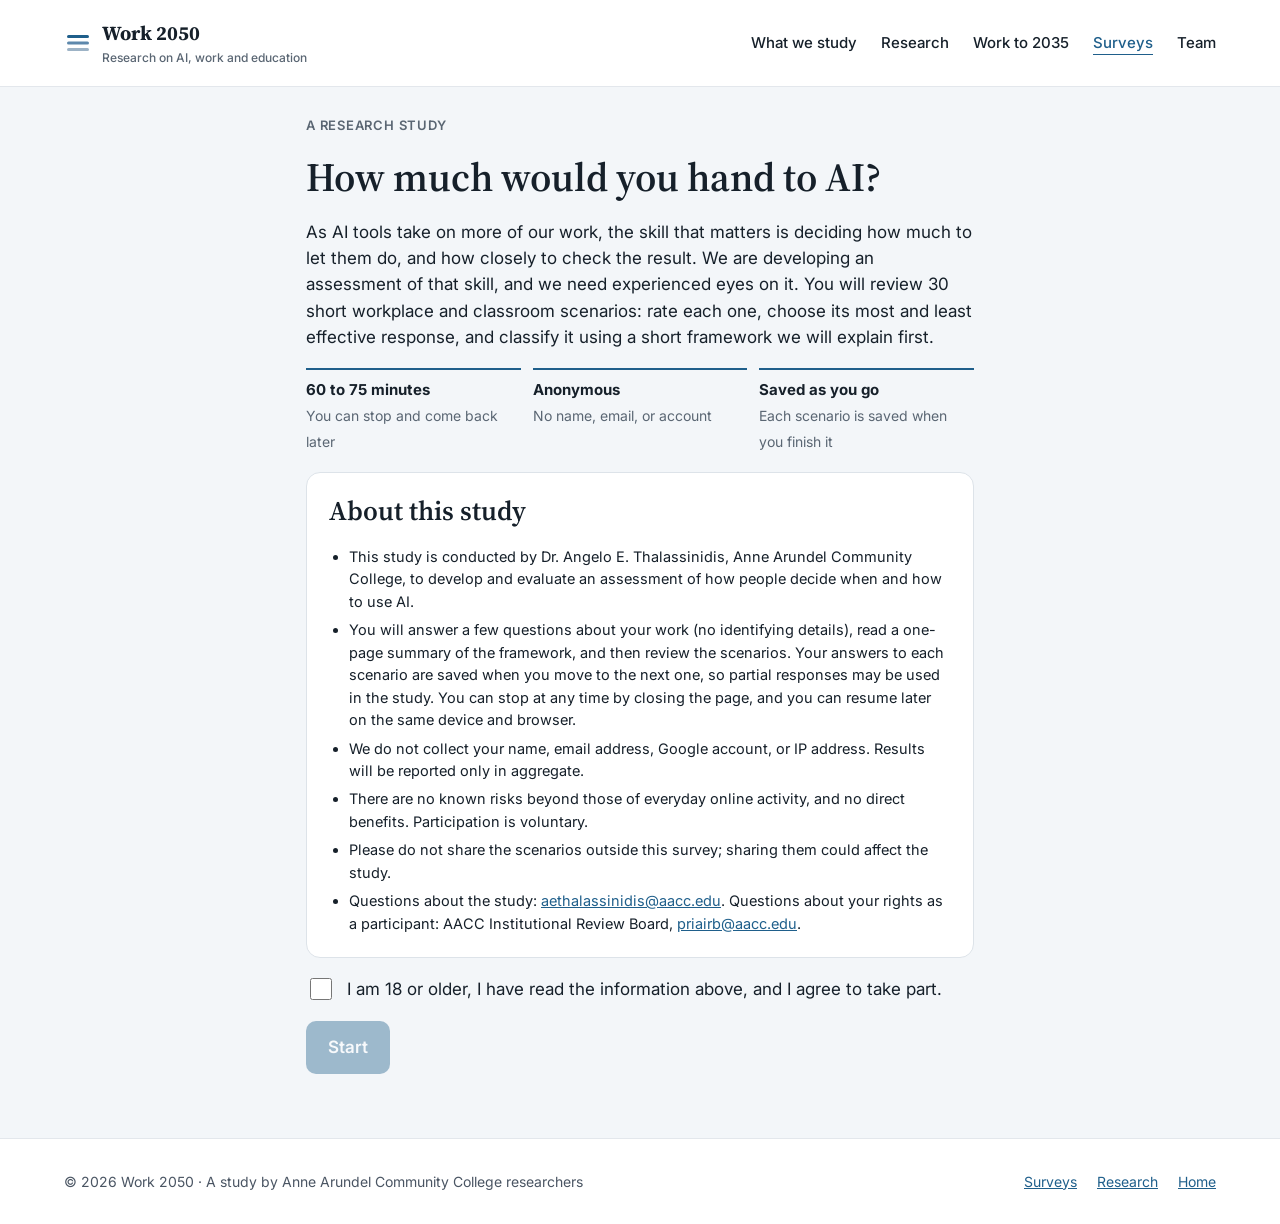
==== delegation-scenarios.html @ 364f962b "Add files via upload" ====
<!doctype html>
<html lang="en">
<head>
<meta charset="utf-8">
<meta name="viewport" content="width=device-width, initial-scale=1, viewport-fit=cover">
<title>AI Delegation Scenarios — Work 2050</title>
<meta name="description" content="A research study: review short workplace and classroom scenarios and judge how much work to hand to AI, and how to check it.">
<link rel="preconnect" href="https://fonts.googleapis.com">
<link rel="preconnect" href="https://fonts.gstatic.com" crossorigin>
<link href="https://fonts.googleapis.com/css2?family=Source+Serif+4:opsz,wght@8..60,400;8..60,600;8..60,700&family=Inter:wght@400;500;600;700&display=swap" rel="stylesheet">
<link rel="icon" href="data:image/svg+xml,%3Csvg xmlns='http://www.w3.org/2000/svg' viewBox='0 0 28 28'%3E%3Crect x='3' y='19' width='22' height='3' rx='1.5' fill='%239DB3C6'/%3E%3Crect x='3' y='12.5' width='22' height='3' rx='1.5' fill='%235D88AC'/%3E%3Crect x='3' y='6' width='22' height='3' rx='1.5' fill='%231F5F8B'/%3E%3C/svg%3E">
<style>
/* Layout: one centered column, one task per screen; a research instrument that reads calmly on a phone. */
:root {
  --bg: #F3F6F9; --surface: #FFFFFF; --ink: #16202A; --muted: #5A6673; --line: #DDE3E9;
  --accent: #1F5F8B; --accent-ink: #FFFFFF; --accent-soft: #E6EEF5;
  --worst: #8A3B2E; --worst-soft: #F5E6E2; --warn-soft: #FFF4D6; --focus: #16466A;
  --display: 'Source Serif 4', Georgia, serif;
  --body: Inter, system-ui, -apple-system, 'Segoe UI', sans-serif;
}

* { box-sizing: border-box; }
[hidden] { display: none !important; }
body { margin: 0; background: var(--bg); color: var(--ink); font-family: var(--body); font-size: 17px; line-height: 1.55; }
.wrap { max-width: 700px; margin: 0 auto; padding-block: 28px 64px; padding-left: max(16px, env(safe-area-inset-left, 0px)); padding-right: max(16px, env(safe-area-inset-right, 0px)); }
h1, h2, h3 { font-family: var(--display); font-weight: 600; line-height: 1.2; text-wrap: balance; margin: 0; }
h1 { font-size: clamp(30px, 6vw, 40px); }
h2 { font-size: clamp(22px, 4.5vw, 27px); }
h3 { font-size: 20px; }
p { margin: 0; }
.eyebrow { font-size: 13px; font-weight: 600; letter-spacing: 0.06em; text-transform: uppercase; color: var(--muted); }
.stack { display: flex; flex-direction: column; gap: 18px; }
.card { background: var(--surface); border: 1px solid var(--line); border-radius: 14px; padding: 22px; min-width: 0; }
.muted { color: var(--muted); }
.small { font-size: 14.5px; }
.facts { display: grid; grid-template-columns: repeat(auto-fit, minmax(150px, 1fr)); gap: 12px; }
.fact { border-top: 2px solid var(--accent); padding-top: 8px; }
.fact b { display: block; font-size: 15px; }
.fact span { font-size: 14px; color: var(--muted); }
ul.plain { margin: 0; padding-left: 20px; display: flex; flex-direction: column; gap: 6px; }
.notice { background: var(--warn-soft); border: 1px solid var(--line); border-radius: 10px; padding: 10px 14px; font-size: 14.5px; }

button { font: inherit; }
.btn { appearance: none; border: 0; border-radius: 10px; padding: 13px 22px; font-weight: 600; cursor: pointer; background: var(--accent); color: var(--accent-ink); min-height: 48px; }
.btn[disabled] { opacity: 0.4; cursor: not-allowed; }
.btn.ghost { background: transparent; color: var(--ink); border: 1px solid var(--line); }
.row { display: flex; gap: 12px; flex-wrap: wrap; align-items: center; }
.row.end { justify-content: space-between; }
:focus-visible { outline: 3px solid var(--focus); outline-offset: 2px; }
.check { display: flex; gap: 12px; align-items: flex-start; cursor: pointer; }
.check input { width: 22px; height: 22px; margin-top: 2px; accent-color: var(--accent); flex: none; }

fieldset { border: 0; margin: 0; padding: 0; min-width: 0; }
legend { font-weight: 600; margin-bottom: 8px; padding: 0; }
.hint { display: block; font-weight: 400; color: var(--muted); font-size: 14px; margin-top: 2px; }
.opt-note { font-weight: 400; color: var(--muted); font-size: 14px; }
.chips { display: flex; flex-wrap: wrap; gap: 8px; }
.chip { position: relative; }
.chip input { position: absolute; opacity: 0; inset: 0; margin: 0; cursor: pointer; }
.chip span { display: inline-block; padding: 9px 14px; border: 1px solid var(--line); border-radius: 999px; background: var(--surface); font-size: 15px; cursor: pointer; }
.chip input:checked + span { background: var(--accent); color: var(--accent-ink); border-color: var(--accent); }
.chip input:focus-visible + span { outline: 3px solid var(--focus); outline-offset: 2px; }
.scale .chip span { min-width: 48px; text-align: center; }
.scale-labels { display: flex; justify-content: space-between; gap: 12px; font-size: 13px; color: var(--muted); max-width: 360px; margin-top: 6px; }
.anchors { font-size: 13.5px; color: var(--muted); margin-top: 6px; }

table.def { width: 100%; border-collapse: collapse; font-size: 15px; }
table.def th, table.def td { border: 1px solid var(--line); padding: 10px; vertical-align: top; text-align: left; }
table.def th { background: var(--accent-soft); font-weight: 600; }
.tablewrap { overflow-x: auto; }
.regimes { display: grid; grid-template-columns: repeat(auto-fit, minmax(240px, 1fr)); gap: 10px; }
.rg { border: 1px solid var(--line); border-radius: 10px; padding: 12px 14px; font-size: 15px; background: var(--accent-soft); min-width: 0; }
.rg-k { display: block; font-size: 12.5px; font-weight: 600; letter-spacing: 0.04em; text-transform: uppercase; color: var(--muted); margin-bottom: 4px; }
dl.dims { margin: 0; display: flex; flex-direction: column; gap: 10px; }
dl.dims dt { font-weight: 700; }
dl.dims dd { margin: 0; font-size: 15px; }
details.ref { border: 1px solid var(--line); border-radius: 12px; background: var(--surface); }
details.ref summary { cursor: pointer; padding: 12px 16px; font-weight: 600; font-size: 15px; }
details.ref .inner { padding: 0 16px 16px; display: flex; flex-direction: column; gap: 14px; }

.progress { height: 6px; background: var(--line); border-radius: 99px; overflow: hidden; }
.progress i { display: block; height: 100%; background: var(--accent); width: 0; transition: width .3s ease; }
.stem { font-size: 18.5px; }
.ask { font-size: 15px; color: var(--muted); }
.opts { display: flex; flex-direction: column; gap: 12px; }
.opt { background: var(--surface); border: 1px solid var(--line); border-radius: 12px; padding: 14px 16px; display: flex; flex-direction: column; gap: 10px; }
.opt.is-best { border-color: var(--accent); box-shadow: inset 4px 0 0 var(--accent); }
.opt.is-worst { border-color: var(--worst); box-shadow: inset 4px 0 0 var(--worst); }
.opt-text { display: flex; gap: 10px; }
.opt-text .ltr { font-weight: 700; color: var(--muted); flex: none; }
.pick { display: flex; gap: 8px; flex-wrap: wrap; }
.pick button { border: 1px solid var(--line); background: transparent; color: var(--ink); border-radius: 999px; padding: 7px 14px; font-size: 14.5px; cursor: pointer; min-height: 40px; }
.pick button.best[aria-pressed="true"] { background: var(--accent); color: var(--accent-ink); border-color: var(--accent); }
.pick button.worst[aria-pressed="true"] { background: var(--worst); color: var(--surface); border-color: var(--worst); }
.ratings { display: flex; flex-direction: column; gap: 20px; }
.status { font-size: 14px; color: var(--muted); min-height: 1.4em; }
textarea { width: 100%; min-height: 80px; font: inherit; font-size: 16px; padding: 12px; border-radius: 10px; border: 1px solid var(--line); background: var(--surface); color: var(--ink); }
.error { background: var(--worst-soft); border-radius: 10px; padding: 12px 14px; font-size: 15px; }
.linkbox { display: flex; gap: 8px; flex-wrap: wrap; }
.linkbox input { flex: 1 1 220px; min-width: 0; font: inherit; font-size: 14px; padding: 10px 12px; border: 1px solid var(--line); border-radius: 10px; background: var(--surface); color: var(--ink); }
a { color: var(--accent); }
@media (prefers-reduced-motion: reduce) { .progress i { transition: none; } }
</style>
<style>
.site-header { background: #FFFFFF; border-bottom: 1px solid #E3E7EC; }
.site-header .in { max-width: 1200px; margin: 0 auto; padding: 18px 24px; display: flex; flex-wrap: wrap; align-items: center; justify-content: space-between; gap: 14px; }
.brand { display: flex; align-items: center; gap: 10px; text-decoration: none; color: #16202A; }
.brand b { font-family: 'Source Serif 4', Georgia, serif; font-size: 20px; }
.brand small { display: block; font-size: 12px; font-weight: 500; color: #5A6673; }
.nav { display: flex; flex-wrap: wrap; gap: 8px 24px; font-size: 15px; font-weight: 500; }
.nav a { color: #16202A; text-decoration: none; }
.nav a[aria-current="page"] { color: #1F5F8B; text-decoration: underline; text-underline-offset: 6px; }
.site-footer { background: #FFFFFF; border-top: 1px solid #E3E7EC; }
.site-footer .in { max-width: 1200px; margin: 0 auto; padding: 32px 24px; display: flex; flex-wrap: wrap; justify-content: space-between; gap: 16px; font-size: 14px; color: #4A5563; }
.site-footer nav { display: flex; flex-wrap: wrap; gap: 20px; }
</style>
</head>
<body>
<header class="site-header"><div class="in">
<a class="brand" href="index.html"><svg width="28" height="28" viewBox="0 0 28 28" aria-hidden="true"><rect x="3" y="19" width="22" height="3" rx="1.5" fill="#9DB3C6"/><rect x="3" y="12.5" width="22" height="3" rx="1.5" fill="#5D88AC"/><rect x="3" y="6" width="22" height="3" rx="1.5" fill="#1F5F8B"/></svg><span><b>Work 2050</b><small>Research on AI, work and education</small></span></a>
<nav class="nav" aria-label="Main">
<a href="index.html#what-we-study">What we study</a>
<a href="research.html">Research</a>
<a href="work-2035.html">Work to 2035</a>
<a href="surveys.html" aria-current="page">Surveys</a>
<a href="index.html#team">Team</a>
</nav>
</div></header>
<template id="frameworkTpl">
  <p>Each scenario is about an <b>allocation decision</b>: how much work to hand to an AI system, under what limits, and how to check the result. The framework holds that a good allocation depends on two things.</p>
  <ul class="plain">
    <li><b>Consequence:</b> the expected cost of an undetected error. It rises with how much harm an error causes, how hard it is to reverse, how far its effects reach beyond the decision-maker, and whether responsibility for the outcome cannot be handed off. It depends on context, not task type: an ordinary meeting summary is low in consequence, but a summary used for a clinical handoff is high.</li>
    <li><b>Developmental value:</b> how much doing the task yourself builds or maintains the skills needed to supervise that task later. It depends on the person: debugging a simple loop has high developmental value for a beginning programmer and low value for an experienced developer.</li>
  </ul>
  <h3>Four regimes</h3>
  <div class="regimes">
    <div class="rg"><span class="rg-k">Low consequence · Low developmental value</span><b>Automate.</b> Delegate fully and spot-check. Checking everything is itself a miscalibration.</div>
    <div class="rg"><span class="rg-k">Low consequence · High developmental value</span><b>Struggle first.</b> Attempt the task without AI, then use AI to check the attempt and reconcile differences.</div>
    <div class="rg"><span class="rg-k">High consequence · Low developmental value</span><b>Delegate with tripwires.</b> Constrain the AI in advance, test its output actively, and require human sign-off before irreversible steps.</div>
    <div class="rg"><span class="rg-k">High consequence · High developmental value</span><b>Human-retained.</b> The person does the task; the AI checks the person’s work, not the reverse.</div>
  </div>
  <h3>Four dimensions</h3>
  <dl class="dims">
    <dt>Bounding</dt><dd>Specifying in advance what an AI system may do without intervention: permissions, scope, limits, and stop conditions. Typical failure: broad permissions for convenience, or instructions ("be careful") instead of constraints.</dd>
    <dt>Allocating</dt><dd>Placing human decision points according to consequence, so that sign-off sits where errors would be costly or irreversible. Typical failure: treating every instance of a task type the same way regardless of the stakes.</dd>
    <dt>Auditing</dt><dd>Testing AI output by trying to find what is wrong with it: checking against sources, varying inputs, and sampling, rather than reading for plausibility. Typical failure: proofreading for fluency, or asking the AI to verify itself.</dd>
    <dt>Withholding</dt><dd>Deferring or reshaping AI use when it would bypass skill formation the person still needs. Typical failure: delegating formative work, so that output exceeds the person’s ability to supervise it.</dd>
  </dl>
  <p class="small muted">Both over-delegation and under-delegation count as miscalibration. Refusing useful AI help on low-stakes work, or checking it more than the stakes warrant, wastes attention that consequential work needs.</p>
</template>

<div class="wrap" id="app">
  <div id="previewBanner" class="notice" hidden>This survey is not open yet. Please check back soon.</div>

  <!-- Welcome and consent -->
  <section id="s-welcome" class="stack" aria-labelledby="h-welcome">
    <p class="eyebrow">A research study</p>
    <h1 id="h-welcome">How much would you hand to AI?</h1>
    <p>As AI tools take on more of our work, the skill that matters is deciding how much to let them do, and how closely to check the result. We are developing an assessment of that skill, and we need experienced eyes on it. You will review 30 short workplace and classroom scenarios: rate each one, choose its most and least effective response, and classify it using a short framework we will explain first.</p>
    <div class="facts">
      <div class="fact"><b>60 to 75 minutes</b><span>You can stop and come back later</span></div>
      <div class="fact"><b>Anonymous</b><span>No name, email, or account</span></div>
      <div class="fact"><b>Saved as you go</b><span>Each scenario is saved when you finish it</span></div>
    </div>
    <div id="resumeCard" class="card stack" hidden>
      <h2>Welcome back</h2>
      <p id="resumeText"></p>
      <div class="row"><button class="btn" id="resumeBtn">Resume where I left off</button><button class="btn ghost" id="restartBtn">Start over</button></div>
    </div>
    <div class="card stack">
      <h2>About this study</h2>
      <ul class="plain small">
        <li>This study is conducted by Dr. Angelo E. Thalassinidis, Anne Arundel Community College, to develop and evaluate an assessment of how people decide when and how to use AI.</li>
        <li>You will answer a few questions about your work (no identifying details), read a one-page summary of the framework, and then review the scenarios. Your answers to each scenario are saved when you move to the next one, so partial responses may be used in the study. You can stop at any time by closing the page, and you can resume later on the same device and browser.</li>
        <li>We do not collect your name, email address, Google account, or IP address. Results will be reported only in aggregate.</li>
        <li>There are no known risks beyond those of everyday online activity, and no direct benefits. Participation is voluntary.</li>
        <li>Please do not share the scenarios outside this survey; sharing them could affect the study.</li>
        <li>Questions about the study: <a href="mailto:aethalassinidis@aacc.edu">aethalassinidis@aacc.edu</a>. Questions about your rights as a participant: AACC Institutional Review Board, <a href="mailto:priairb@aacc.edu">priairb@aacc.edu</a>.</li>
      </ul>
    </div>
    <label class="check" for="consent">
      <input type="checkbox" id="consent">
      <span>I am 18 or older, I have read the information above, and I agree to take part.</span>
    </label>
    <div class="row"><button class="btn" id="startBtn" disabled>Start</button><span class="status" id="startStatus"></span></div>
  </section>

  <!-- About you -->
  <section id="s-about" class="stack" hidden aria-labelledby="h-about">
    <p class="eyebrow">Step 1 of 4 · About your work</p>
    <h2 id="h-about">A few questions about you</h2>
    <p class="muted small">These let us compare how people in different roles respond. Nothing here identifies you.</p>
    <div class="card stack" id="aboutFields"></div>
    <div class="row end"><span class="status" id="aboutStatus"></span><button class="btn" id="aboutNext" disabled>Continue</button></div>
  </section>

  <!-- Framework primer -->
  <section id="s-frame" class="stack" hidden aria-labelledby="h-frame">
    <p class="eyebrow">Step 2 of 4 · The framework</p>
    <h2 id="h-frame">How the scenarios are built</h2>
    <p class="muted small">Please read this once. You will need it to classify the scenarios, and it stays available on every scenario screen.</p>
    <div class="card stack" id="frameBody"></div>
    <div class="row end"><button class="btn ghost" id="frameBack">Back</button><button class="btn" id="frameNext">I've read it. Show the first scenario</button></div>
  </section>

  <!-- Scenarios -->
  <section id="s-scn" class="stack" hidden aria-labelledby="h-scn">
    <div class="stack" style="gap:10px">
      <div class="row end"><p class="eyebrow" id="scnCount">Scenario 1 of 30</p><p class="eyebrow">Step 3 of 4</p></div>
      <div class="progress" aria-hidden="true"><i id="bar"></i></div>
    </div>
    <details class="ref" id="refPanel"><summary>Framework reference: regimes and dimensions</summary><div class="inner" id="refBody"></div></details>
    <h2 id="h-scn" class="stem" style="font-family: var(--body); font-weight: 400; font-size: 18.5px; line-height: 1.55;"></h2>

    <p class="ask">Mark one option as <b>most effective</b> and a different one as <b>least effective</b>.</p>
    <div class="opts" id="opts"></div>
    <div class="ratings" id="classifyBox">
      <fieldset id="fsRelevance"></fieldset>
      <fieldset id="fsClarity"></fieldset>
      <fieldset id="fsDimension"></fieldset>
      <fieldset id="fsRegime"></fieldset>
      <div class="stack" style="gap:8px">
        <label for="itemComment" style="font-weight:600">Comments on this scenario <span class="opt-note">(optional: unrealistic details, an option that is too obvious, a better option we missed)</span></label>
        <textarea id="itemComment" maxlength="1000"></textarea>
      </div>
    </div>
    <div id="itemError" class="error" hidden></div>
    <div class="row end">
      <button class="btn ghost" id="backBtn">Back</button>
      <span class="status" id="saveStatus"></span>
      <button class="btn" id="nextBtn" disabled>Save and continue</button>
    </div>
    <p class="small muted">Need a break? Close this page. Your saved scenarios are kept, and you can resume later on this device and browser.</p>
  </section>

  <!-- Closing -->
  <section id="s-close" class="stack" hidden aria-labelledby="h-close">
    <p class="eyebrow">Step 4 of 4 · Almost done</p>
    <h2 id="h-close">Three last questions</h2>
    <div class="card stack" id="closeFields"></div>
    <div id="submitError" class="error" hidden></div>
    <div class="row end"><button class="btn ghost" id="closeBack">Back</button><button class="btn" id="submitBtn" disabled>Submit</button></div>
  </section>

  <!-- Thank you -->
  <section id="s-done" class="stack" hidden aria-labelledby="h-done">
    <p class="eyebrow">Submitted</p>
    <h1 id="h-done">Thank you.</h1>
    <p>You have just given an hour of expert judgment to this study, and it will directly shape which scenarios are kept, revised, or dropped. Results will be shared in a future publication.</p>
    <div class="card stack">
      <h2>Read the paper behind the scenarios</h2>
      <p>The framework you used is described in this paper:</p>
      <p><a id="paperLink" href="https://doi.org/10.35542/osf.io/rmdse_v1" target="_blank" rel="noopener"><em>AI Fluency Under Delegation: A Consequence-Based Framework and Assessment Instrument for AI Fluency in Agentic Work</em></a> (Thalassinidis &amp; Nathanail, 2026), preprint on EdArXiv.</p>
      <p class="small"><a href="research.html">See all our research</a> · <a href="fluency-check.html">Take the Fluency Check</a></p>
    </div>
    <div class="card stack" id="shareCard" hidden>
      <h2>Know someone whose judgment you trust?</h2>
      <p class="small muted">Share this link with colleagues who work with AI, in industry or education.</p>
      <div class="linkbox"><input id="shareUrl" readonly aria-label="Survey link"><button class="btn ghost" id="copyBtn">Copy link</button></div>
      <p class="status" id="copyStatus"></p>
    </div>
  </section>
</div>

<script>
(function () {
  // Web app address (ending in /exec) of the Apps Script attached to "CDA External Survey Data".
  var ENDPOINT = 'https://script.google.com/macros/s/AKfycbz7MoEAa8PEViRfHZcfkYBjlbANiBkva8cOhToOrRGKYfOeu5ITqVj6puq9WAhumX2BXw/exec';
  var SHARE_URL = 'https://work2050.org/delegation-scenarios.html';
  var PREVIEW = !/^https:\/\/script\.google\.com\//.test(ENDPOINT);
  var LETTERS = ['A', 'B', 'C', 'D'];
  var ATTN_AFTER = [10, 20];
  var ATTN = [
    { n: 901, attention: true, stem: 'Attention check. This item checks that responses come from careful readers. Please rate relevance 1 and clarity 4, mark option C as most effective and option A as least effective, and choose any dimension and regime.', opts: ['Option A', 'Option B', 'Option C', 'Option D'] },
    { n: 902, attention: true, stem: 'Attention check. Please rate relevance 1 and clarity 4, mark option C as most effective and option A as least effective, and choose any dimension and regime.', opts: ['Option A', 'Option B', 'Option C', 'Option D'] },
  ];
  var STORE = 'cda_ext_v2';

  var ABOUT = [
    { key: 'sector', label: 'Which best describes where you work?', req: true, opts: ['Industry (private sector)', 'Higher education: faculty', 'Higher education: administration or staff', 'K-12 education', 'Government or nonprofit', 'Student (not employed full time)', 'Other'] },
    { key: 'field', label: 'Which field is closest to your work or study?', req: true, opts: ['Information technology or cybersecurity', 'Software development', 'Health care', 'Business, finance, or accounting', 'Education', 'Engineering or manufacturing', 'Other'] },
    { key: 'role', label: 'What is your current role level?', req: true, opts: ['Entry level or individual contributor', 'Mid-level or senior individual contributor', 'Manager or director', 'Executive or senior leader', 'Not currently employed'] },
    { key: 'years', label: 'Years of professional experience', req: true, opts: ['Less than 2 years', '2-5 years', '6-10 years', '11-20 years', 'More than 20 years'] },
    { key: 'supervises', label: 'Do you supervise other people?', req: false, opts: ['Yes', 'No'] },
    { key: 'aiUse', label: 'How often do you use AI tools for work or study?', req: false, opts: ['Never', 'A few times a month', 'A few times a week', 'Daily'] },
    { key: 'agentUse', label: 'Do you use AI agents that take actions on your behalf (not just answer questions)?', req: false, opts: ['Yes', 'No', 'Not sure'] },
    { key: 'confPre', label: 'How confident are you in deciding when work can safely be handed to AI, and how closely to check it?', req: true, scale: 5, ends: ['Not at all confident', 'Very confident'] },
  ];
  var CLOSE = [
    { key: 'confPost', label: 'How confident are you that your choices would match those of experienced practitioners?', req: true, scale: 5, ends: ['Not at all confident', 'Very confident'] },
    { key: 'seenBefore', label: 'Had you seen any of these scenarios before today (for example, in a LinkedIn post, a paper, or a review panel)?', req: true, opts: ['No', 'Yes, some of them', 'Not sure'] },
  ];
  var ITEMQ = {
    relevance: { label: 'Relevance', hint: 'How well does this scenario assess the kind of allocation decision described in the framework?', scale: 4, anchors: '1 = not relevant · 2 = somewhat relevant, needs major revision · 3 = quite relevant, needs minor revision · 4 = highly relevant' },
    clarity: { label: 'Clarity', hint: 'Is the scenario realistic and unambiguous, and are the options clearly distinct?', scale: 4, anchors: '1 = unclear · 2 = needs major revision · 3 = needs minor revision · 4 = clear' },
    dimension: { label: 'Dimension', hint: 'Which dimension does this scenario primarily assess?', opts: ['Bounding', 'Allocating', 'Auditing', 'Withholding'] },
    regime: { label: 'Regime', hint: 'Which regime best describes the appropriate handling of this task?', opts: ['Automate', 'Struggle first', 'Delegate with tripwires', 'Human-retained'] },
  };

  var state = { src: 'direct', session: null, demo: {}, seq: [], i: 0, answers: {}, close: {}, done: false };
  var $ = function (id) { return document.getElementById(id); };
  var screens = ['s-welcome', 's-about', 's-frame', 's-scn', 's-close', 's-done'];
  function show(id) {
    screens.forEach(function (s) { $(s).hidden = s !== id; });
    window.scrollTo(0, 0);
    var h = $(id).querySelector('h1, h2'); if (h) { h.setAttribute('tabindex', '-1'); h.focus({ preventScroll: true }); }
  }
  function persist() { try { localStorage.setItem(STORE, JSON.stringify({ session: state.session, demo: state.demo, i: state.i, answers: state.answers, saved: state.saved || {}, done: state.done, src: state.src })); } catch (e) {} }
  function loadSaved() { try { return JSON.parse(localStorage.getItem(STORE) || 'null'); } catch (e) { return null; } }
  function clearSaved() { try { localStorage.removeItem(STORE); } catch (e) {} }
  function call(fn, args, ok, fail) {
    fail = fail || function () {};
    if (PREVIEW) { fail(new Error('the survey is not open yet')); return; }
    fetch(ENDPOINT, { method: 'POST', redirect: 'follow', headers: { 'Content-Type': 'text/plain;charset=utf-8' }, body: JSON.stringify({ fn: fn, args: args }) })
      .then(function (r) { if (!r.ok) throw new Error('server error ' + r.status); return r.json(); })
      .then(function (res) { if (res && res.ok) ok(res.result); else fail(new Error((res && res.error) || 'server error')); })
      .catch(function (e) { fail(e && e.message ? e : new Error('connection problem')); });
  }

  if (PREVIEW) $('previewBanner').hidden = false;
  try { var srcParam = new URLSearchParams(location.search).get('src'); if (srcParam) state.src = String(srcParam).replace(/[^A-Za-z0-9_-]/g, '').slice(0, 30) || 'direct'; } catch (e) {}
  if (PREVIEW) $('startBtn').title = 'The survey is not open yet';

  // framework text in two places
  $('frameBody').appendChild($('frameworkTpl').content.cloneNode(true));
  $('refBody').appendChild($('frameworkTpl').content.cloneNode(true));

  // ---------- radio-chip builder ----------
  function group(container, key, q, store, onChange) {
    container.innerHTML = '';
    var fs = container.tagName === 'FIELDSET' ? container : document.createElement('fieldset');
    var lg = document.createElement('legend'); lg.textContent = q.label;
    if (q.req === false) { var o = document.createElement('span'); o.className = 'opt-note'; o.textContent = ' (optional)'; lg.appendChild(o); }
    if (q.hint) { var h = document.createElement('span'); h.className = 'hint'; h.textContent = q.hint; lg.appendChild(h); }
    fs.appendChild(lg);
    var wrap = document.createElement('div'); wrap.className = 'chips' + (q.scale ? ' scale' : '');
    var opts = q.scale ? Array.from({ length: q.scale }, function (_, k) { return String(k + 1); }) : q.opts;
    opts.forEach(function (v, k) {
      var lab = document.createElement('label'); lab.className = 'chip';
      var inp = document.createElement('input'); inp.type = 'radio'; inp.name = key; inp.value = v; inp.id = key + '_' + k;
      if (store[key] === v) inp.checked = true;
      inp.addEventListener('change', function () { store[key] = v; onChange(); });
      var sp = document.createElement('span'); sp.textContent = v;
      lab.appendChild(inp); lab.appendChild(sp); wrap.appendChild(lab);
    });
    fs.appendChild(wrap);
    if (q.ends) { var sl = document.createElement('div'); sl.className = 'scale-labels'; var a = document.createElement('span'); a.textContent = '1 = ' + q.ends[0]; var b = document.createElement('span'); b.textContent = q.scale + ' = ' + q.ends[1]; sl.appendChild(a); sl.appendChild(b); fs.appendChild(sl); }
    if (q.anchors) { var an = document.createElement('p'); an.className = 'anchors'; an.textContent = q.anchors; fs.appendChild(an); }
    if (fs !== container) container.appendChild(fs);
  }
  function buildList(container, list, store, onChange) {
    container.innerHTML = '';
    list.forEach(function (q) { var holder = document.createElement('div'); container.appendChild(holder); group(holder, q.key, q, store, onChange); });
  }
  function filled(list, store) { return list.every(function (q) { return !q.req || store[q.key]; }); }
  function validateAbout() { var ok = filled(ABOUT, state.demo); $('aboutNext').disabled = !ok; $('aboutStatus').textContent = ok ? '' : 'Answer the required questions to continue.'; }
  function validateClose() { $('submitBtn').disabled = !filled(CLOSE, state.close); }
  buildList($('aboutFields'), ABOUT, state.demo, validateAbout);
  (function buildClose() {
    buildList($('closeFields'), CLOSE, state.close, validateClose);
    var d = document.createElement('div'); d.className = 'stack'; d.style.gap = '8px';
    var lab = document.createElement('label'); lab.setAttribute('for', 'comment'); lab.style.fontWeight = '600';
    lab.innerHTML = 'Any overall comments on the scenarios or the framework? <span class="opt-note">(optional; please do not include names)</span>';
    var ta = document.createElement('textarea'); ta.id = 'comment'; ta.maxLength = 1000;
    ta.addEventListener('input', function () { state.close.comment = ta.value; });
    d.appendChild(lab); d.appendChild(ta); $('closeFields').appendChild(d);
  })();

  // ---------- welcome, resume, start ----------
  var prior = loadSaved();
  if (prior && prior.session && !prior.done) {
    var n = Object.keys(prior.saved || {}).filter(function (k) { return Number(k) < 900; }).length;
    $('resumeText').textContent = 'You have saved ' + n + ' of 30 scenarios on this device. You can pick up where you left off.';
    $('resumeCard').hidden = false;
  }
  $('resumeBtn').addEventListener('click', function () {
    state.session = prior.session; state.demo = prior.demo || {}; state.answers = prior.answers || {}; state.saved = prior.saved || {};
    state.i = prior.i || 0; state.src = prior.src || state.src;
    buildSeq(); buildList($('aboutFields'), ABOUT, state.demo, validateAbout);
    $('shareUrl').value = SHARE_URL + '?src=share'; $('shareCard').hidden = false;
    if (!filled(ABOUT, state.demo)) { show('s-about'); validateAbout(); } else { renderScn(); show('s-scn'); }
  });
  $('restartBtn').addEventListener('click', function () { clearSaved(); prior = null; $('resumeCard').hidden = true; });
  $('consent').addEventListener('change', function () { $('startBtn').disabled = !this.checked; });
  $('startBtn').addEventListener('click', function () {
    var btn = this; btn.disabled = true; $('startStatus').textContent = 'Preparing your scenarios...';
    call('startSession', [state.src], function (s) {
      clearSaved();
      state.session = s; state.answers = {}; state.saved = {}; state.i = 0; state.done = false;
      buildSeq(); persist();
      $('startStatus').textContent = '';
      s.shareUrl = SHARE_URL + '?src=share'; $('shareUrl').value = s.shareUrl; $('shareCard').hidden = false;
      show('s-about'); validateAbout();
    }, function () { btn.disabled = false; $('startStatus').textContent = 'Could not reach the study server. Check your connection and press Start again.'; });
  });
  function buildSeq() {
    var items = state.session.items.slice(), seq = [];
    items.forEach(function (it, k) { seq.push(it); var a = ATTN_AFTER.indexOf(k + 1); if (a >= 0) seq.push(ATTN[a]); });
    state.seq = seq;
  }
  $('aboutNext').addEventListener('click', function () {
    var btn = this; btn.disabled = true; $('aboutStatus').textContent = 'Saving...';
    call('saveProfile', [state.session.responseId, state.demo], function () {
      persist(); $('aboutStatus').textContent = ''; btn.disabled = false;
      show('s-frame');
    }, function (e) { btn.disabled = false; $('aboutStatus').textContent = 'Not saved: ' + ((e && e.message) || 'connection problem') + '. Please try again.'; });
  });
  $('frameBack').addEventListener('click', function () { show('s-about'); });
  $('frameNext').addEventListener('click', function () { renderScn(); show('s-scn'); });

  // ---------- scenarios ----------
  var tStart = 0;
  function key(it) { return String(it.n); }
  function complete(a) { return a.relevance && a.clarity && a.best && a.worst && a.dimension && a.regime; }
  function renderScn() {
    var it = state.seq[state.i];
    var real = state.seq.slice(0, state.i + 1).filter(function (x) { return !x.attention; }).length;
    var total = state.seq.filter(function (x) { return !x.attention; }).length;
    $('scnCount').textContent = it.attention ? 'Attention check' : 'Scenario ' + real + ' of ' + total;
    $('bar').style.width = Math.round((state.i / state.seq.length) * 100) + '%';
    $('h-scn').textContent = it.stem;
    $('refPanel').open = state.i === 0;
    var a = state.answers[key(it)] || (state.answers[key(it)] = { n: it.n, sec: 0 });
    var refresh = function () { $('nextBtn').disabled = !complete(a); persist(); };
    group($('fsRelevance'), 'relevance', ITEMQ.relevance, a, refresh);
    group($('fsClarity'), 'clarity', ITEMQ.clarity, a, refresh);
    group($('fsDimension'), 'dimension', ITEMQ.dimension, a, refresh);
    group($('fsRegime'), 'regime', ITEMQ.regime, a, refresh);
    $('itemComment').value = a.comment || '';
    $('itemComment').oninput = function () { a.comment = this.value; persist(); };
    var box = $('opts'); box.innerHTML = '';
    it.opts.forEach(function (text, k) {
      var L = LETTERS[k];
      var div = document.createElement('div'); div.className = 'opt';
      if (a.best === L) div.classList.add('is-best'); if (a.worst === L) div.classList.add('is-worst');
      var t = document.createElement('div'); t.className = 'opt-text';
      var l = document.createElement('span'); l.className = 'ltr'; l.textContent = L + '.';
      var s = document.createElement('span'); s.textContent = text;
      t.appendChild(l); t.appendChild(s); div.appendChild(t);
      var p = document.createElement('div'); p.className = 'pick';
      [['best', 'Most effective'], ['worst', 'Least effective']].forEach(function (pair) {
        var b = document.createElement('button'); b.type = 'button'; b.className = pair[0];
        b.textContent = pair[1]; b.setAttribute('aria-pressed', a[pair[0]] === L ? 'true' : 'false');
        b.setAttribute('aria-label', pair[1] + ': option ' + L);
        b.addEventListener('click', function () {
          var other = pair[0] === 'best' ? 'worst' : 'best';
          a[pair[0]] = a[pair[0]] === L ? '' : L;
          if (a[other] === L && a[pair[0]] === L) a[other] = '';
          var y = window.scrollY; renderOpts(); window.scrollTo(0, y);
          var again = box.querySelector('.opt:nth-child(' + (k + 1) + ') .pick .' + pair[0]); if (again) again.focus({ preventScroll: true });
          refresh();
        });
        p.appendChild(b);
      });
      div.appendChild(p); box.appendChild(div);
    });
    function renderOpts() {
      Array.prototype.forEach.call(box.children, function (div, k) {
        var L = LETTERS[k];
        div.classList.toggle('is-best', a.best === L); div.classList.toggle('is-worst', a.worst === L);
        div.querySelector('.best').setAttribute('aria-pressed', a.best === L ? 'true' : 'false');
        div.querySelector('.worst').setAttribute('aria-pressed', a.worst === L ? 'true' : 'false');
      });
    }
    $('itemError').hidden = true; $('saveStatus').textContent = '';
    $('nextBtn').disabled = !complete(a);
    $('nextBtn').textContent = state.i === state.seq.length - 1 ? 'Save and finish' : 'Save and continue';
    tStart = Date.now();
  }
  function stamp() { var it = state.seq[state.i]; var a = state.answers[key(it)]; if (a && tStart) a.sec = (a.sec || 0) + (Date.now() - tStart) / 1000; tStart = 0; }
  $('nextBtn').addEventListener('click', function () {
    var btn = this; stamp();
    var it = state.seq[state.i]; var a = state.answers[key(it)];
    btn.disabled = true; $('saveStatus').textContent = 'Saving...';
    var payload = { n: it.n, relevance: a.relevance, clarity: a.clarity, best: a.best, worst: a.worst, dimension: a.dimension, regime: a.regime, comment: a.comment || '', sec: Math.round(a.sec || 0) };
    call('saveItem', [state.session.responseId, payload], function () {
      state.saved = state.saved || {}; state.saved[key(it)] = true;
      if (state.i < state.seq.length - 1) { state.i++; persist(); renderScn(); window.scrollTo(0, 0); }
      else { persist(); $('bar').style.width = '100%'; show('s-close'); validateClose(); }
    }, function (e) {
      btn.disabled = false; $('saveStatus').textContent = '';
      $('itemError').textContent = 'This scenario was not saved yet. ' + ((e && e.message) || 'Check your connection') + '. Press the button to try again.';
      $('itemError').hidden = false; tStart = Date.now();
    });
  });
  $('backBtn').addEventListener('click', function () {
    stamp();
    if (state.i > 0) { state.i--; persist(); renderScn(); window.scrollTo(0, 0); } else show('s-frame');
  });
  $('closeBack').addEventListener('click', function () { state.i = state.seq.length - 1; renderScn(); show('s-scn'); });

  // ---------- submit ----------
  $('submitBtn').addEventListener('click', function () {
    var btn = this; btn.disabled = true; btn.textContent = 'Submitting...'; $('submitError').hidden = true;
    call('finish', [state.session.responseId, state.close], function () { state.done = true; clearSaved(); show('s-done'); }, function (e) {
      btn.disabled = false; btn.textContent = 'Submit';
      $('submitError').textContent = 'Not submitted yet. ' + ((e && e.message) || 'Check your connection') + '. Press Submit to try again.';
      $('submitError').hidden = false;
    });
  });

  // ---------- share ----------
  $('copyBtn').addEventListener('click', function () {
    var v = $('shareUrl').value;
    var done = function () { $('copyStatus').textContent = 'Link copied.'; };
    var fallback = function () { $('shareUrl').select(); $('copyStatus').textContent = 'Link selected. Copy it with your device’s copy command.'; };
    try { navigator.clipboard.writeText(v).then(done, fallback); } catch (e) { fallback(); }
  });
})();
</script>

<footer class="site-footer"><div class="in">
<div>© 2026 Work 2050 · A study by Anne Arundel Community College researchers</div>
<nav aria-label="Footer"><a href="surveys.html">Surveys</a><a href="research.html">Research</a><a href="index.html">Home</a></nav>
</div></footer>
</body>
</html>
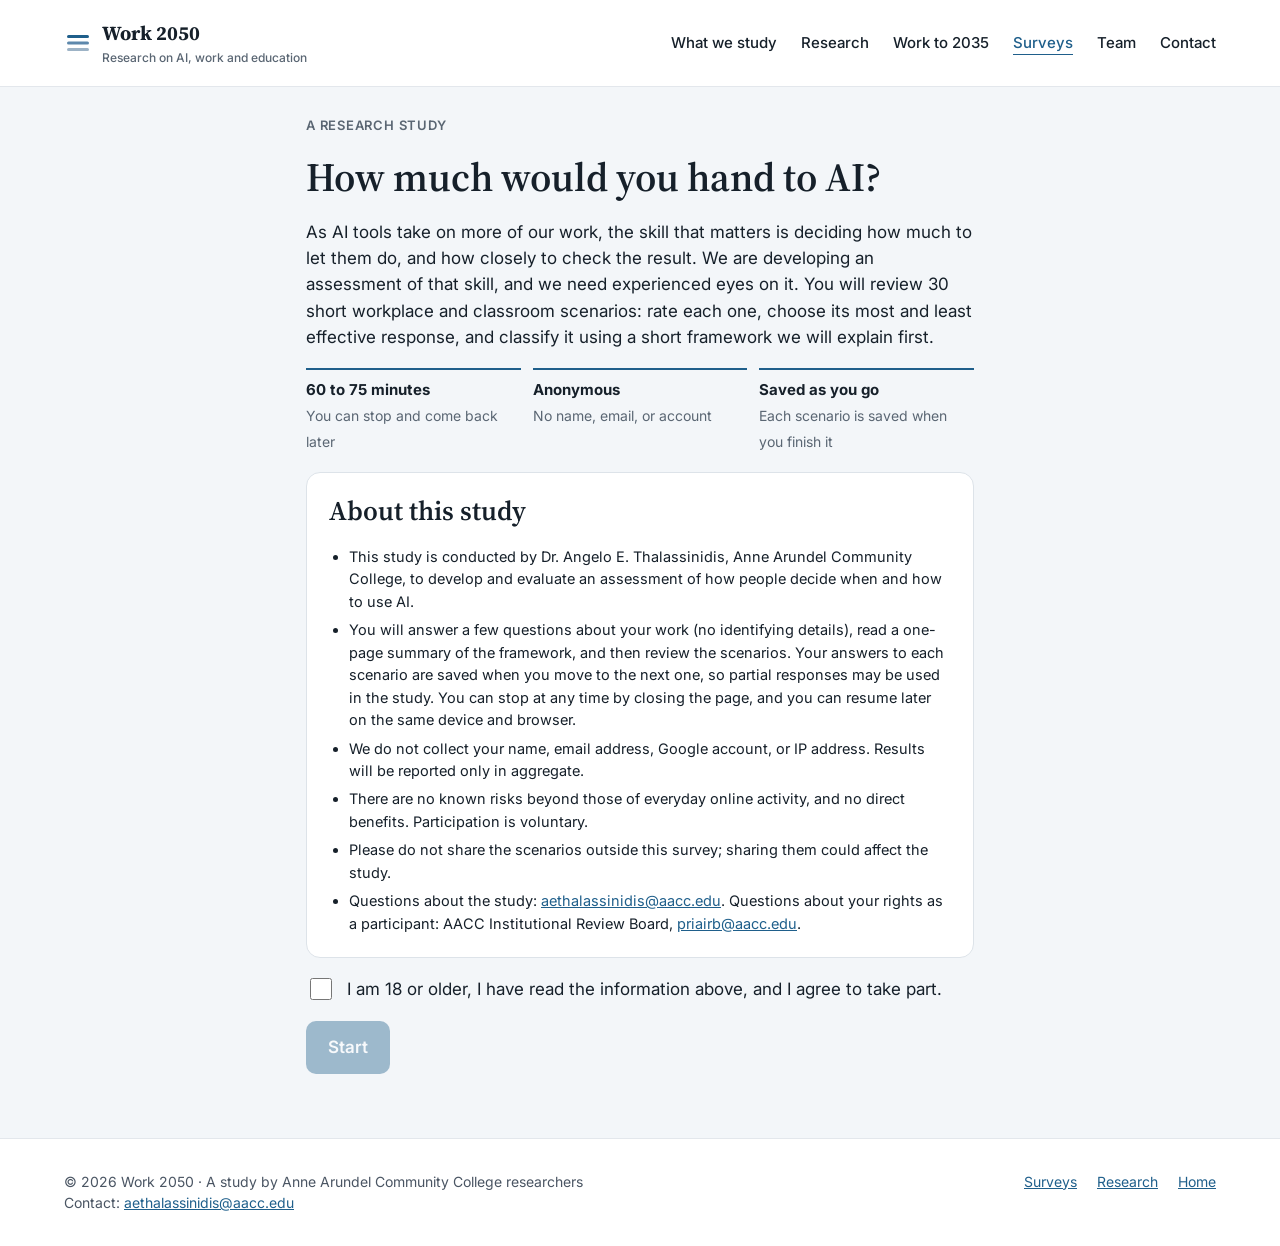
==== commit 634ca531: "Add files via upload" ====
--- a/delegation-scenarios.html
+++ b/delegation-scenarios.html
@@ -124,6 +124,7 @@
 <a href="work-2035.html">Work to 2035</a>
 <a href="surveys.html" aria-current="page">Surveys</a>
 <a href="index.html#team">Team</a>
+<a href="index.html#contact">Contact</a>
 </nav>
 </div></header>
 <template id="frameworkTpl">
@@ -510,7 +511,7 @@
 </script>
 
 <footer class="site-footer"><div class="in">
-<div>© 2026 Work 2050 · A study by Anne Arundel Community College researchers</div>
+<div>© 2026 Work 2050 · A study by Anne Arundel Community College researchers<br>Contact: <a href="mailto:aethalassinidis@aacc.edu">aethalassinidis@aacc.edu</a></div>
 <nav aria-label="Footer"><a href="surveys.html">Surveys</a><a href="research.html">Research</a><a href="index.html">Home</a></nav>
 </div></footer>
 </body>
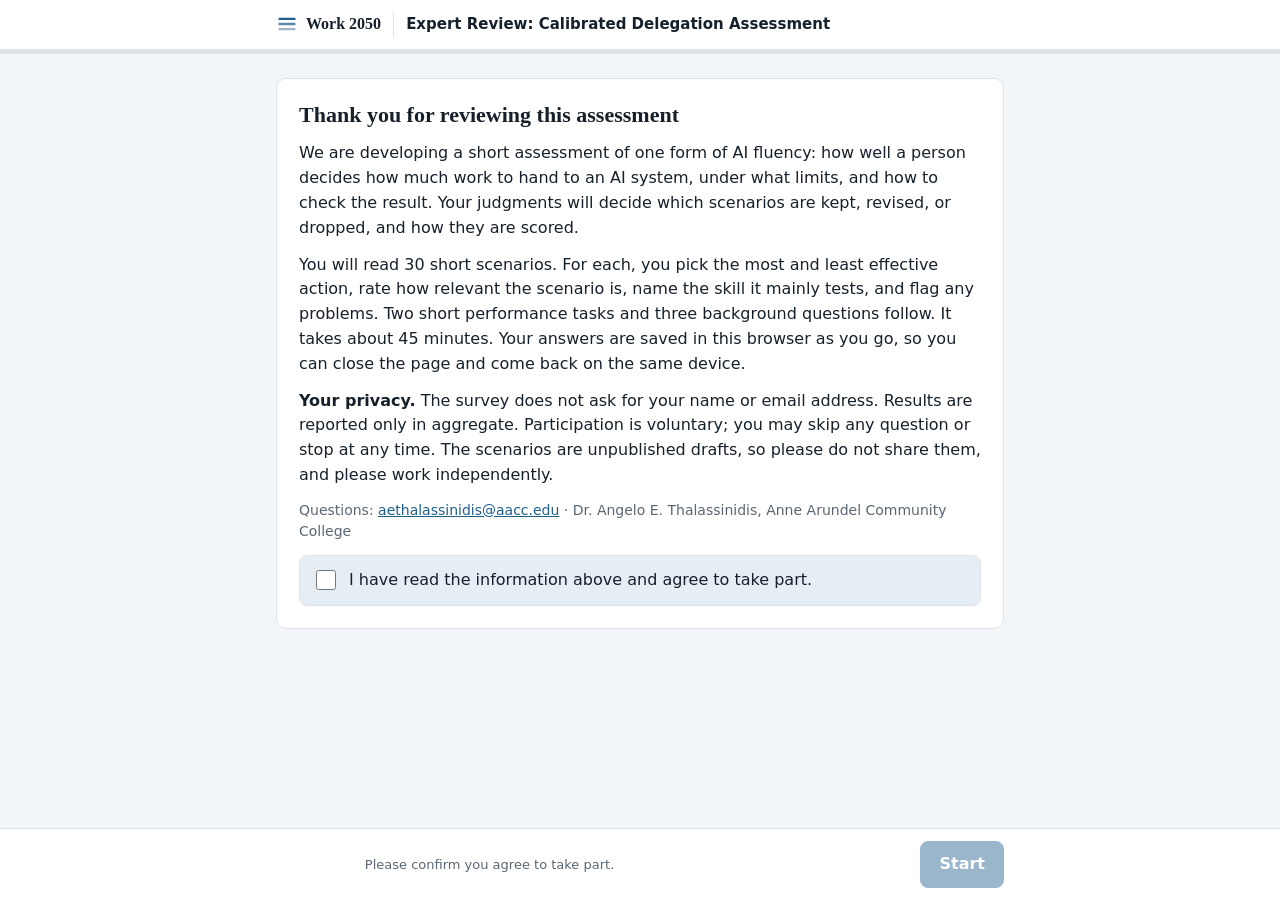
==== commit d3f19c23: "Add files via upload" ====
--- a/delegation-scenarios.html
+++ b/delegation-scenarios.html
@@ -1,518 +1,5 @@
 <!doctype html>
-<html lang="en">
-<head>
-<meta charset="utf-8">
-<meta name="viewport" content="width=device-width, initial-scale=1, viewport-fit=cover">
-<title>AI Delegation Scenarios — Work 2050</title>
-<meta name="description" content="A research study: review short workplace and classroom scenarios and judge how much work to hand to AI, and how to check it.">
-<link rel="preconnect" href="https://fonts.googleapis.com">
-<link rel="preconnect" href="https://fonts.gstatic.com" crossorigin>
-<link href="https://fonts.googleapis.com/css2?family=Source+Serif+4:opsz,wght@8..60,400;8..60,600;8..60,700&family=Inter:wght@400;500;600;700&display=swap" rel="stylesheet">
-<link rel="icon" href="data:image/svg+xml,%3Csvg xmlns='http://www.w3.org/2000/svg' viewBox='0 0 28 28'%3E%3Crect x='3' y='19' width='22' height='3' rx='1.5' fill='%239DB3C6'/%3E%3Crect x='3' y='12.5' width='22' height='3' rx='1.5' fill='%235D88AC'/%3E%3Crect x='3' y='6' width='22' height='3' rx='1.5' fill='%231F5F8B'/%3E%3C/svg%3E">
-<style>
-/* Layout: one centered column, one task per screen; a research instrument that reads calmly on a phone. */
-:root {
-  --bg: #F3F6F9; --surface: #FFFFFF; --ink: #16202A; --muted: #5A6673; --line: #DDE3E9;
-  --accent: #1F5F8B; --accent-ink: #FFFFFF; --accent-soft: #E6EEF5;
-  --worst: #8A3B2E; --worst-soft: #F5E6E2; --warn-soft: #FFF4D6; --focus: #16466A;
-  --display: 'Source Serif 4', Georgia, serif;
-  --body: Inter, system-ui, -apple-system, 'Segoe UI', sans-serif;
-}
-
-* { box-sizing: border-box; }
-[hidden] { display: none !important; }
-body { margin: 0; background: var(--bg); color: var(--ink); font-family: var(--body); font-size: 17px; line-height: 1.55; }
-.wrap { max-width: 700px; margin: 0 auto; padding-block: 28px 64px; padding-left: max(16px, env(safe-area-inset-left, 0px)); padding-right: max(16px, env(safe-area-inset-right, 0px)); }
-h1, h2, h3 { font-family: var(--display); font-weight: 600; line-height: 1.2; text-wrap: balance; margin: 0; }
-h1 { font-size: clamp(30px, 6vw, 40px); }
-h2 { font-size: clamp(22px, 4.5vw, 27px); }
-h3 { font-size: 20px; }
-p { margin: 0; }
-.eyebrow { font-size: 13px; font-weight: 600; letter-spacing: 0.06em; text-transform: uppercase; color: var(--muted); }
-.stack { display: flex; flex-direction: column; gap: 18px; }
-.card { background: var(--surface); border: 1px solid var(--line); border-radius: 14px; padding: 22px; min-width: 0; }
-.muted { color: var(--muted); }
-.small { font-size: 14.5px; }
-.facts { display: grid; grid-template-columns: repeat(auto-fit, minmax(150px, 1fr)); gap: 12px; }
-.fact { border-top: 2px solid var(--accent); padding-top: 8px; }
-.fact b { display: block; font-size: 15px; }
-.fact span { font-size: 14px; color: var(--muted); }
-ul.plain { margin: 0; padding-left: 20px; display: flex; flex-direction: column; gap: 6px; }
-.notice { background: var(--warn-soft); border: 1px solid var(--line); border-radius: 10px; padding: 10px 14px; font-size: 14.5px; }
-
-button { font: inherit; }
-.btn { appearance: none; border: 0; border-radius: 10px; padding: 13px 22px; font-weight: 600; cursor: pointer; background: var(--accent); color: var(--accent-ink); min-height: 48px; }
-.btn[disabled] { opacity: 0.4; cursor: not-allowed; }
-.btn.ghost { background: transparent; color: var(--ink); border: 1px solid var(--line); }
-.row { display: flex; gap: 12px; flex-wrap: wrap; align-items: center; }
-.row.end { justify-content: space-between; }
-:focus-visible { outline: 3px solid var(--focus); outline-offset: 2px; }
-.check { display: flex; gap: 12px; align-items: flex-start; cursor: pointer; }
-.check input { width: 22px; height: 22px; margin-top: 2px; accent-color: var(--accent); flex: none; }
-
-fieldset { border: 0; margin: 0; padding: 0; min-width: 0; }
-legend { font-weight: 600; margin-bottom: 8px; padding: 0; }
-.hint { display: block; font-weight: 400; color: var(--muted); font-size: 14px; margin-top: 2px; }
-.opt-note { font-weight: 400; color: var(--muted); font-size: 14px; }
-.chips { display: flex; flex-wrap: wrap; gap: 8px; }
-.chip { position: relative; }
-.chip input { position: absolute; opacity: 0; inset: 0; margin: 0; cursor: pointer; }
-.chip span { display: inline-block; padding: 9px 14px; border: 1px solid var(--line); border-radius: 999px; background: var(--surface); font-size: 15px; cursor: pointer; }
-.chip input:checked + span { background: var(--accent); color: var(--accent-ink); border-color: var(--accent); }
-.chip input:focus-visible + span { outline: 3px solid var(--focus); outline-offset: 2px; }
-.scale .chip span { min-width: 48px; text-align: center; }
-.scale-labels { display: flex; justify-content: space-between; gap: 12px; font-size: 13px; color: var(--muted); max-width: 360px; margin-top: 6px; }
-.anchors { font-size: 13.5px; color: var(--muted); margin-top: 6px; }
-
-table.def { width: 100%; border-collapse: collapse; font-size: 15px; }
-table.def th, table.def td { border: 1px solid var(--line); padding: 10px; vertical-align: top; text-align: left; }
-table.def th { background: var(--accent-soft); font-weight: 600; }
-.tablewrap { overflow-x: auto; }
-.regimes { display: grid; grid-template-columns: repeat(auto-fit, minmax(240px, 1fr)); gap: 10px; }
-.rg { border: 1px solid var(--line); border-radius: 10px; padding: 12px 14px; font-size: 15px; background: var(--accent-soft); min-width: 0; }
-.rg-k { display: block; font-size: 12.5px; font-weight: 600; letter-spacing: 0.04em; text-transform: uppercase; color: var(--muted); margin-bottom: 4px; }
-dl.dims { margin: 0; display: flex; flex-direction: column; gap: 10px; }
-dl.dims dt { font-weight: 700; }
-dl.dims dd { margin: 0; font-size: 15px; }
-details.ref { border: 1px solid var(--line); border-radius: 12px; background: var(--surface); }
-details.ref summary { cursor: pointer; padding: 12px 16px; font-weight: 600; font-size: 15px; }
-details.ref .inner { padding: 0 16px 16px; display: flex; flex-direction: column; gap: 14px; }
-
-.progress { height: 6px; background: var(--line); border-radius: 99px; overflow: hidden; }
-.progress i { display: block; height: 100%; background: var(--accent); width: 0; transition: width .3s ease; }
-.stem { font-size: 18.5px; }
-.ask { font-size: 15px; color: var(--muted); }
-.opts { display: flex; flex-direction: column; gap: 12px; }
-.opt { background: var(--surface); border: 1px solid var(--line); border-radius: 12px; padding: 14px 16px; display: flex; flex-direction: column; gap: 10px; }
-.opt.is-best { border-color: var(--accent); box-shadow: inset 4px 0 0 var(--accent); }
-.opt.is-worst { border-color: var(--worst); box-shadow: inset 4px 0 0 var(--worst); }
-.opt-text { display: flex; gap: 10px; }
-.opt-text .ltr { font-weight: 700; color: var(--muted); flex: none; }
-.pick { display: flex; gap: 8px; flex-wrap: wrap; }
-.pick button { border: 1px solid var(--line); background: transparent; color: var(--ink); border-radius: 999px; padding: 7px 14px; font-size: 14.5px; cursor: pointer; min-height: 40px; }
-.pick button.best[aria-pressed="true"] { background: var(--accent); color: var(--accent-ink); border-color: var(--accent); }
-.pick button.worst[aria-pressed="true"] { background: var(--worst); color: var(--surface); border-color: var(--worst); }
-.ratings { display: flex; flex-direction: column; gap: 20px; }
-.status { font-size: 14px; color: var(--muted); min-height: 1.4em; }
-textarea { width: 100%; min-height: 80px; font: inherit; font-size: 16px; padding: 12px; border-radius: 10px; border: 1px solid var(--line); background: var(--surface); color: var(--ink); }
-.error { background: var(--worst-soft); border-radius: 10px; padding: 12px 14px; font-size: 15px; }
-.linkbox { display: flex; gap: 8px; flex-wrap: wrap; }
-.linkbox input { flex: 1 1 220px; min-width: 0; font: inherit; font-size: 14px; padding: 10px 12px; border: 1px solid var(--line); border-radius: 10px; background: var(--surface); color: var(--ink); }
-a { color: var(--accent); }
-@media (prefers-reduced-motion: reduce) { .progress i { transition: none; } }
-</style>
-<style>
-.site-header { background: #FFFFFF; border-bottom: 1px solid #E3E7EC; }
-.site-header .in { max-width: 1200px; margin: 0 auto; padding: 18px 24px; display: flex; flex-wrap: wrap; align-items: center; justify-content: space-between; gap: 14px; }
-.brand { display: flex; align-items: center; gap: 10px; text-decoration: none; color: #16202A; }
-.brand b { font-family: 'Source Serif 4', Georgia, serif; font-size: 20px; }
-.brand small { display: block; font-size: 12px; font-weight: 500; color: #5A6673; }
-.nav { display: flex; flex-wrap: wrap; gap: 8px 24px; font-size: 15px; font-weight: 500; }
-.nav a { color: #16202A; text-decoration: none; }
-.nav a[aria-current="page"] { color: #1F5F8B; text-decoration: underline; text-underline-offset: 6px; }
-.site-footer { background: #FFFFFF; border-top: 1px solid #E3E7EC; }
-.site-footer .in { max-width: 1200px; margin: 0 auto; padding: 32px 24px; display: flex; flex-wrap: wrap; justify-content: space-between; gap: 16px; font-size: 14px; color: #4A5563; }
-.site-footer nav { display: flex; flex-wrap: wrap; gap: 20px; }
-</style>
-</head>
-<body>
-<header class="site-header"><div class="in">
-<a class="brand" href="index.html"><svg width="28" height="28" viewBox="0 0 28 28" aria-hidden="true"><rect x="3" y="19" width="22" height="3" rx="1.5" fill="#9DB3C6"/><rect x="3" y="12.5" width="22" height="3" rx="1.5" fill="#5D88AC"/><rect x="3" y="6" width="22" height="3" rx="1.5" fill="#1F5F8B"/></svg><span><b>Work 2050</b><small>Research on AI, work and education</small></span></a>
-<nav class="nav" aria-label="Main">
-<a href="index.html#what-we-study">What we study</a>
-<a href="research.html">Research</a>
-<a href="work-2035.html">Work to 2035</a>
-<a href="surveys.html" aria-current="page">Surveys</a>
-<a href="index.html#team">Team</a>
-<a href="index.html#contact">Contact</a>
-</nav>
-</div></header>
-<template id="frameworkTpl">
-  <p>Each scenario is about an <b>allocation decision</b>: how much work to hand to an AI system, under what limits, and how to check the result. The framework holds that a good allocation depends on two things.</p>
-  <ul class="plain">
-    <li><b>Consequence:</b> the expected cost of an undetected error. It rises with how much harm an error causes, how hard it is to reverse, how far its effects reach beyond the decision-maker, and whether responsibility for the outcome cannot be handed off. It depends on context, not task type: an ordinary meeting summary is low in consequence, but a summary used for a clinical handoff is high.</li>
-    <li><b>Developmental value:</b> how much doing the task yourself builds or maintains the skills needed to supervise that task later. It depends on the person: debugging a simple loop has high developmental value for a beginning programmer and low value for an experienced developer.</li>
-  </ul>
-  <h3>Four regimes</h3>
-  <div class="regimes">
-    <div class="rg"><span class="rg-k">Low consequence · Low developmental value</span><b>Automate.</b> Delegate fully and spot-check. Checking everything is itself a miscalibration.</div>
-    <div class="rg"><span class="rg-k">Low consequence · High developmental value</span><b>Struggle first.</b> Attempt the task without AI, then use AI to check the attempt and reconcile differences.</div>
-    <div class="rg"><span class="rg-k">High consequence · Low developmental value</span><b>Delegate with tripwires.</b> Constrain the AI in advance, test its output actively, and require human sign-off before irreversible steps.</div>
-    <div class="rg"><span class="rg-k">High consequence · High developmental value</span><b>Human-retained.</b> The person does the task; the AI checks the person’s work, not the reverse.</div>
-  </div>
-  <h3>Four dimensions</h3>
-  <dl class="dims">
-    <dt>Bounding</dt><dd>Specifying in advance what an AI system may do without intervention: permissions, scope, limits, and stop conditions. Typical failure: broad permissions for convenience, or instructions ("be careful") instead of constraints.</dd>
-    <dt>Allocating</dt><dd>Placing human decision points according to consequence, so that sign-off sits where errors would be costly or irreversible. Typical failure: treating every instance of a task type the same way regardless of the stakes.</dd>
-    <dt>Auditing</dt><dd>Testing AI output by trying to find what is wrong with it: checking against sources, varying inputs, and sampling, rather than reading for plausibility. Typical failure: proofreading for fluency, or asking the AI to verify itself.</dd>
-    <dt>Withholding</dt><dd>Deferring or reshaping AI use when it would bypass skill formation the person still needs. Typical failure: delegating formative work, so that output exceeds the person’s ability to supervise it.</dd>
-  </dl>
-  <p class="small muted">Both over-delegation and under-delegation count as miscalibration. Refusing useful AI help on low-stakes work, or checking it more than the stakes warrant, wastes attention that consequential work needs.</p>
-</template>
-
-<div class="wrap" id="app">
-  <div id="previewBanner" class="notice" hidden>This survey is not open yet. Please check back soon.</div>
-
-  <!-- Welcome and consent -->
-  <section id="s-welcome" class="stack" aria-labelledby="h-welcome">
-    <p class="eyebrow">A research study</p>
-    <h1 id="h-welcome">How much would you hand to AI?</h1>
-    <p>As AI tools take on more of our work, the skill that matters is deciding how much to let them do, and how closely to check the result. We are developing an assessment of that skill, and we need experienced eyes on it. You will review 30 short workplace and classroom scenarios: rate each one, choose its most and least effective response, and classify it using a short framework we will explain first.</p>
-    <div class="facts">
-      <div class="fact"><b>60 to 75 minutes</b><span>You can stop and come back later</span></div>
-      <div class="fact"><b>Anonymous</b><span>No name, email, or account</span></div>
-      <div class="fact"><b>Saved as you go</b><span>Each scenario is saved when you finish it</span></div>
-    </div>
-    <div id="resumeCard" class="card stack" hidden>
-      <h2>Welcome back</h2>
-      <p id="resumeText"></p>
-      <div class="row"><button class="btn" id="resumeBtn">Resume where I left off</button><button class="btn ghost" id="restartBtn">Start over</button></div>
-    </div>
-    <div class="card stack">
-      <h2>About this study</h2>
-      <ul class="plain small">
-        <li>This study is conducted by Dr. Angelo E. Thalassinidis, Anne Arundel Community College, to develop and evaluate an assessment of how people decide when and how to use AI.</li>
-        <li>You will answer a few questions about your work (no identifying details), read a one-page summary of the framework, and then review the scenarios. Your answers to each scenario are saved when you move to the next one, so partial responses may be used in the study. You can stop at any time by closing the page, and you can resume later on the same device and browser.</li>
-        <li>We do not collect your name, email address, Google account, or IP address. Results will be reported only in aggregate.</li>
-        <li>There are no known risks beyond those of everyday online activity, and no direct benefits. Participation is voluntary.</li>
-        <li>Please do not share the scenarios outside this survey; sharing them could affect the study.</li>
-        <li>Questions about the study: <a href="mailto:aethalassinidis@aacc.edu">aethalassinidis@aacc.edu</a>. Questions about your rights as a participant: AACC Institutional Review Board, <a href="mailto:priairb@aacc.edu">priairb@aacc.edu</a>.</li>
-      </ul>
-    </div>
-    <label class="check" for="consent">
-      <input type="checkbox" id="consent">
-      <span>I am 18 or older, I have read the information above, and I agree to take part.</span>
-    </label>
-    <div class="row"><button class="btn" id="startBtn" disabled>Start</button><span class="status" id="startStatus"></span></div>
-  </section>
-
-  <!-- About you -->
-  <section id="s-about" class="stack" hidden aria-labelledby="h-about">
-    <p class="eyebrow">Step 1 of 4 · About your work</p>
-    <h2 id="h-about">A few questions about you</h2>
-    <p class="muted small">These let us compare how people in different roles respond. Nothing here identifies you.</p>
-    <div class="card stack" id="aboutFields"></div>
-    <div class="row end"><span class="status" id="aboutStatus"></span><button class="btn" id="aboutNext" disabled>Continue</button></div>
-  </section>
-
-  <!-- Framework primer -->
-  <section id="s-frame" class="stack" hidden aria-labelledby="h-frame">
-    <p class="eyebrow">Step 2 of 4 · The framework</p>
-    <h2 id="h-frame">How the scenarios are built</h2>
-    <p class="muted small">Please read this once. You will need it to classify the scenarios, and it stays available on every scenario screen.</p>
-    <div class="card stack" id="frameBody"></div>
-    <div class="row end"><button class="btn ghost" id="frameBack">Back</button><button class="btn" id="frameNext">I've read it. Show the first scenario</button></div>
-  </section>
-
-  <!-- Scenarios -->
-  <section id="s-scn" class="stack" hidden aria-labelledby="h-scn">
-    <div class="stack" style="gap:10px">
-      <div class="row end"><p class="eyebrow" id="scnCount">Scenario 1 of 30</p><p class="eyebrow">Step 3 of 4</p></div>
-      <div class="progress" aria-hidden="true"><i id="bar"></i></div>
-    </div>
-    <details class="ref" id="refPanel"><summary>Framework reference: regimes and dimensions</summary><div class="inner" id="refBody"></div></details>
-    <h2 id="h-scn" class="stem" style="font-family: var(--body); font-weight: 400; font-size: 18.5px; line-height: 1.55;"></h2>
-
-    <p class="ask">Mark one option as <b>most effective</b> and a different one as <b>least effective</b>.</p>
-    <div class="opts" id="opts"></div>
-    <div class="ratings" id="classifyBox">
-      <fieldset id="fsRelevance"></fieldset>
-      <fieldset id="fsClarity"></fieldset>
-      <fieldset id="fsDimension"></fieldset>
-      <fieldset id="fsRegime"></fieldset>
-      <div class="stack" style="gap:8px">
-        <label for="itemComment" style="font-weight:600">Comments on this scenario <span class="opt-note">(optional: unrealistic details, an option that is too obvious, a better option we missed)</span></label>
-        <textarea id="itemComment" maxlength="1000"></textarea>
-      </div>
-    </div>
-    <div id="itemError" class="error" hidden></div>
-    <div class="row end">
-      <button class="btn ghost" id="backBtn">Back</button>
-      <span class="status" id="saveStatus"></span>
-      <button class="btn" id="nextBtn" disabled>Save and continue</button>
-    </div>
-    <p class="small muted">Need a break? Close this page. Your saved scenarios are kept, and you can resume later on this device and browser.</p>
-  </section>
-
-  <!-- Closing -->
-  <section id="s-close" class="stack" hidden aria-labelledby="h-close">
-    <p class="eyebrow">Step 4 of 4 · Almost done</p>
-    <h2 id="h-close">Three last questions</h2>
-    <div class="card stack" id="closeFields"></div>
-    <div id="submitError" class="error" hidden></div>
-    <div class="row end"><button class="btn ghost" id="closeBack">Back</button><button class="btn" id="submitBtn" disabled>Submit</button></div>
-  </section>
-
-  <!-- Thank you -->
-  <section id="s-done" class="stack" hidden aria-labelledby="h-done">
-    <p class="eyebrow">Submitted</p>
-    <h1 id="h-done">Thank you.</h1>
-    <p>You have just given an hour of expert judgment to this study, and it will directly shape which scenarios are kept, revised, or dropped. Results will be shared in a future publication.</p>
-    <div class="card stack">
-      <h2>Read the paper behind the scenarios</h2>
-      <p>The framework you used is described in this paper:</p>
-      <p><a id="paperLink" href="https://doi.org/10.35542/osf.io/rmdse_v1" target="_blank" rel="noopener"><em>AI Fluency Under Delegation: A Consequence-Based Framework and Assessment Instrument for AI Fluency in Agentic Work</em></a> (Thalassinidis &amp; Nathanail, 2026), preprint on EdArXiv.</p>
-      <p class="small"><a href="research.html">See all our research</a> · <a href="fluency-check.html">Take the Fluency Check</a></p>
-    </div>
-    <div class="card stack" id="shareCard" hidden>
-      <h2>Know someone whose judgment you trust?</h2>
-      <p class="small muted">Share this link with colleagues who work with AI, in industry or education.</p>
-      <div class="linkbox"><input id="shareUrl" readonly aria-label="Survey link"><button class="btn ghost" id="copyBtn">Copy link</button></div>
-      <p class="status" id="copyStatus"></p>
-    </div>
-  </section>
-</div>
-
-<script>
-(function () {
-  // Web app address (ending in /exec) of the Apps Script attached to "CDA External Survey Data".
-  var ENDPOINT = 'https://script.google.com/macros/s/AKfycbz7MoEAa8PEViRfHZcfkYBjlbANiBkva8cOhToOrRGKYfOeu5ITqVj6puq9WAhumX2BXw/exec';
-  var SHARE_URL = 'https://work2050.org/delegation-scenarios.html';
-  var PREVIEW = !/^https:\/\/script\.google\.com\//.test(ENDPOINT);
-  var LETTERS = ['A', 'B', 'C', 'D'];
-  var ATTN_AFTER = [10, 20];
-  var ATTN = [
-    { n: 901, attention: true, stem: 'Attention check. This item checks that responses come from careful readers. Please rate relevance 1 and clarity 4, mark option C as most effective and option A as least effective, and choose any dimension and regime.', opts: ['Option A', 'Option B', 'Option C', 'Option D'] },
-    { n: 902, attention: true, stem: 'Attention check. Please rate relevance 1 and clarity 4, mark option C as most effective and option A as least effective, and choose any dimension and regime.', opts: ['Option A', 'Option B', 'Option C', 'Option D'] },
-  ];
-  var STORE = 'cda_ext_v2';
-
-  var ABOUT = [
-    { key: 'sector', label: 'Which best describes where you work?', req: true, opts: ['Industry (private sector)', 'Higher education: faculty', 'Higher education: administration or staff', 'K-12 education', 'Government or nonprofit', 'Student (not employed full time)', 'Other'] },
-    { key: 'field', label: 'Which field is closest to your work or study?', req: true, opts: ['Information technology or cybersecurity', 'Software development', 'Health care', 'Business, finance, or accounting', 'Education', 'Engineering or manufacturing', 'Other'] },
-    { key: 'role', label: 'What is your current role level?', req: true, opts: ['Entry level or individual contributor', 'Mid-level or senior individual contributor', 'Manager or director', 'Executive or senior leader', 'Not currently employed'] },
-    { key: 'years', label: 'Years of professional experience', req: true, opts: ['Less than 2 years', '2-5 years', '6-10 years', '11-20 years', 'More than 20 years'] },
-    { key: 'supervises', label: 'Do you supervise other people?', req: false, opts: ['Yes', 'No'] },
-    { key: 'aiUse', label: 'How often do you use AI tools for work or study?', req: false, opts: ['Never', 'A few times a month', 'A few times a week', 'Daily'] },
-    { key: 'agentUse', label: 'Do you use AI agents that take actions on your behalf (not just answer questions)?', req: false, opts: ['Yes', 'No', 'Not sure'] },
-    { key: 'confPre', label: 'How confident are you in deciding when work can safely be handed to AI, and how closely to check it?', req: true, scale: 5, ends: ['Not at all confident', 'Very confident'] },
-  ];
-  var CLOSE = [
-    { key: 'confPost', label: 'How confident are you that your choices would match those of experienced practitioners?', req: true, scale: 5, ends: ['Not at all confident', 'Very confident'] },
-    { key: 'seenBefore', label: 'Had you seen any of these scenarios before today (for example, in a LinkedIn post, a paper, or a review panel)?', req: true, opts: ['No', 'Yes, some of them', 'Not sure'] },
-  ];
-  var ITEMQ = {
-    relevance: { label: 'Relevance', hint: 'How well does this scenario assess the kind of allocation decision described in the framework?', scale: 4, anchors: '1 = not relevant · 2 = somewhat relevant, needs major revision · 3 = quite relevant, needs minor revision · 4 = highly relevant' },
-    clarity: { label: 'Clarity', hint: 'Is the scenario realistic and unambiguous, and are the options clearly distinct?', scale: 4, anchors: '1 = unclear · 2 = needs major revision · 3 = needs minor revision · 4 = clear' },
-    dimension: { label: 'Dimension', hint: 'Which dimension does this scenario primarily assess?', opts: ['Bounding', 'Allocating', 'Auditing', 'Withholding'] },
-    regime: { label: 'Regime', hint: 'Which regime best describes the appropriate handling of this task?', opts: ['Automate', 'Struggle first', 'Delegate with tripwires', 'Human-retained'] },
-  };
-
-  var state = { src: 'direct', session: null, demo: {}, seq: [], i: 0, answers: {}, close: {}, done: false };
-  var $ = function (id) { return document.getElementById(id); };
-  var screens = ['s-welcome', 's-about', 's-frame', 's-scn', 's-close', 's-done'];
-  function show(id) {
-    screens.forEach(function (s) { $(s).hidden = s !== id; });
-    window.scrollTo(0, 0);
-    var h = $(id).querySelector('h1, h2'); if (h) { h.setAttribute('tabindex', '-1'); h.focus({ preventScroll: true }); }
-  }
-  function persist() { try { localStorage.setItem(STORE, JSON.stringify({ session: state.session, demo: state.demo, i: state.i, answers: state.answers, saved: state.saved || {}, done: state.done, src: state.src })); } catch (e) {} }
-  function loadSaved() { try { return JSON.parse(localStorage.getItem(STORE) || 'null'); } catch (e) { return null; } }
-  function clearSaved() { try { localStorage.removeItem(STORE); } catch (e) {} }
-  function call(fn, args, ok, fail) {
-    fail = fail || function () {};
-    if (PREVIEW) { fail(new Error('the survey is not open yet')); return; }
-    fetch(ENDPOINT, { method: 'POST', redirect: 'follow', headers: { 'Content-Type': 'text/plain;charset=utf-8' }, body: JSON.stringify({ fn: fn, args: args }) })
-      .then(function (r) { if (!r.ok) throw new Error('server error ' + r.status); return r.json(); })
-      .then(function (res) { if (res && res.ok) ok(res.result); else fail(new Error((res && res.error) || 'server error')); })
-      .catch(function (e) { fail(e && e.message ? e : new Error('connection problem')); });
-  }
-
-  if (PREVIEW) $('previewBanner').hidden = false;
-  try { var srcParam = new URLSearchParams(location.search).get('src'); if (srcParam) state.src = String(srcParam).replace(/[^A-Za-z0-9_-]/g, '').slice(0, 30) || 'direct'; } catch (e) {}
-  if (PREVIEW) $('startBtn').title = 'The survey is not open yet';
-
-  // framework text in two places
-  $('frameBody').appendChild($('frameworkTpl').content.cloneNode(true));
-  $('refBody').appendChild($('frameworkTpl').content.cloneNode(true));
-
-  // ---------- radio-chip builder ----------
-  function group(container, key, q, store, onChange) {
-    container.innerHTML = '';
-    var fs = container.tagName === 'FIELDSET' ? container : document.createElement('fieldset');
-    var lg = document.createElement('legend'); lg.textContent = q.label;
-    if (q.req === false) { var o = document.createElement('span'); o.className = 'opt-note'; o.textContent = ' (optional)'; lg.appendChild(o); }
-    if (q.hint) { var h = document.createElement('span'); h.className = 'hint'; h.textContent = q.hint; lg.appendChild(h); }
-    fs.appendChild(lg);
-    var wrap = document.createElement('div'); wrap.className = 'chips' + (q.scale ? ' scale' : '');
-    var opts = q.scale ? Array.from({ length: q.scale }, function (_, k) { return String(k + 1); }) : q.opts;
-    opts.forEach(function (v, k) {
-      var lab = document.createElement('label'); lab.className = 'chip';
-      var inp = document.createElement('input'); inp.type = 'radio'; inp.name = key; inp.value = v; inp.id = key + '_' + k;
-      if (store[key] === v) inp.checked = true;
-      inp.addEventListener('change', function () { store[key] = v; onChange(); });
-      var sp = document.createElement('span'); sp.textContent = v;
-      lab.appendChild(inp); lab.appendChild(sp); wrap.appendChild(lab);
-    });
-    fs.appendChild(wrap);
-    if (q.ends) { var sl = document.createElement('div'); sl.className = 'scale-labels'; var a = document.createElement('span'); a.textContent = '1 = ' + q.ends[0]; var b = document.createElement('span'); b.textContent = q.scale + ' = ' + q.ends[1]; sl.appendChild(a); sl.appendChild(b); fs.appendChild(sl); }
-    if (q.anchors) { var an = document.createElement('p'); an.className = 'anchors'; an.textContent = q.anchors; fs.appendChild(an); }
-    if (fs !== container) container.appendChild(fs);
-  }
-  function buildList(container, list, store, onChange) {
-    container.innerHTML = '';
-    list.forEach(function (q) { var holder = document.createElement('div'); container.appendChild(holder); group(holder, q.key, q, store, onChange); });
-  }
-  function filled(list, store) { return list.every(function (q) { return !q.req || store[q.key]; }); }
-  function validateAbout() { var ok = filled(ABOUT, state.demo); $('aboutNext').disabled = !ok; $('aboutStatus').textContent = ok ? '' : 'Answer the required questions to continue.'; }
-  function validateClose() { $('submitBtn').disabled = !filled(CLOSE, state.close); }
-  buildList($('aboutFields'), ABOUT, state.demo, validateAbout);
-  (function buildClose() {
-    buildList($('closeFields'), CLOSE, state.close, validateClose);
-    var d = document.createElement('div'); d.className = 'stack'; d.style.gap = '8px';
-    var lab = document.createElement('label'); lab.setAttribute('for', 'comment'); lab.style.fontWeight = '600';
-    lab.innerHTML = 'Any overall comments on the scenarios or the framework? <span class="opt-note">(optional; please do not include names)</span>';
-    var ta = document.createElement('textarea'); ta.id = 'comment'; ta.maxLength = 1000;
-    ta.addEventListener('input', function () { state.close.comment = ta.value; });
-    d.appendChild(lab); d.appendChild(ta); $('closeFields').appendChild(d);
-  })();
-
-  // ---------- welcome, resume, start ----------
-  var prior = loadSaved();
-  if (prior && prior.session && !prior.done) {
-    var n = Object.keys(prior.saved || {}).filter(function (k) { return Number(k) < 900; }).length;
-    $('resumeText').textContent = 'You have saved ' + n + ' of 30 scenarios on this device. You can pick up where you left off.';
-    $('resumeCard').hidden = false;
-  }
-  $('resumeBtn').addEventListener('click', function () {
-    state.session = prior.session; state.demo = prior.demo || {}; state.answers = prior.answers || {}; state.saved = prior.saved || {};
-    state.i = prior.i || 0; state.src = prior.src || state.src;
-    buildSeq(); buildList($('aboutFields'), ABOUT, state.demo, validateAbout);
-    $('shareUrl').value = SHARE_URL + '?src=share'; $('shareCard').hidden = false;
-    if (!filled(ABOUT, state.demo)) { show('s-about'); validateAbout(); } else { renderScn(); show('s-scn'); }
-  });
-  $('restartBtn').addEventListener('click', function () { clearSaved(); prior = null; $('resumeCard').hidden = true; });
-  $('consent').addEventListener('change', function () { $('startBtn').disabled = !this.checked; });
-  $('startBtn').addEventListener('click', function () {
-    var btn = this; btn.disabled = true; $('startStatus').textContent = 'Preparing your scenarios...';
-    call('startSession', [state.src], function (s) {
-      clearSaved();
-      state.session = s; state.answers = {}; state.saved = {}; state.i = 0; state.done = false;
-      buildSeq(); persist();
-      $('startStatus').textContent = '';
-      s.shareUrl = SHARE_URL + '?src=share'; $('shareUrl').value = s.shareUrl; $('shareCard').hidden = false;
-      show('s-about'); validateAbout();
-    }, function () { btn.disabled = false; $('startStatus').textContent = 'Could not reach the study server. Check your connection and press Start again.'; });
-  });
-  function buildSeq() {
-    var items = state.session.items.slice(), seq = [];
-    items.forEach(function (it, k) { seq.push(it); var a = ATTN_AFTER.indexOf(k + 1); if (a >= 0) seq.push(ATTN[a]); });
-    state.seq = seq;
-  }
-  $('aboutNext').addEventListener('click', function () {
-    var btn = this; btn.disabled = true; $('aboutStatus').textContent = 'Saving...';
-    call('saveProfile', [state.session.responseId, state.demo], function () {
-      persist(); $('aboutStatus').textContent = ''; btn.disabled = false;
-      show('s-frame');
-    }, function (e) { btn.disabled = false; $('aboutStatus').textContent = 'Not saved: ' + ((e && e.message) || 'connection problem') + '. Please try again.'; });
-  });
-  $('frameBack').addEventListener('click', function () { show('s-about'); });
-  $('frameNext').addEventListener('click', function () { renderScn(); show('s-scn'); });
-
-  // ---------- scenarios ----------
-  var tStart = 0;
-  function key(it) { return String(it.n); }
-  function complete(a) { return a.relevance && a.clarity && a.best && a.worst && a.dimension && a.regime; }
-  function renderScn() {
-    var it = state.seq[state.i];
-    var real = state.seq.slice(0, state.i + 1).filter(function (x) { return !x.attention; }).length;
-    var total = state.seq.filter(function (x) { return !x.attention; }).length;
-    $('scnCount').textContent = it.attention ? 'Attention check' : 'Scenario ' + real + ' of ' + total;
-    $('bar').style.width = Math.round((state.i / state.seq.length) * 100) + '%';
-    $('h-scn').textContent = it.stem;
-    $('refPanel').open = state.i === 0;
-    var a = state.answers[key(it)] || (state.answers[key(it)] = { n: it.n, sec: 0 });
-    var refresh = function () { $('nextBtn').disabled = !complete(a); persist(); };
-    group($('fsRelevance'), 'relevance', ITEMQ.relevance, a, refresh);
-    group($('fsClarity'), 'clarity', ITEMQ.clarity, a, refresh);
-    group($('fsDimension'), 'dimension', ITEMQ.dimension, a, refresh);
-    group($('fsRegime'), 'regime', ITEMQ.regime, a, refresh);
-    $('itemComment').value = a.comment || '';
-    $('itemComment').oninput = function () { a.comment = this.value; persist(); };
-    var box = $('opts'); box.innerHTML = '';
-    it.opts.forEach(function (text, k) {
-      var L = LETTERS[k];
-      var div = document.createElement('div'); div.className = 'opt';
-      if (a.best === L) div.classList.add('is-best'); if (a.worst === L) div.classList.add('is-worst');
-      var t = document.createElement('div'); t.className = 'opt-text';
-      var l = document.createElement('span'); l.className = 'ltr'; l.textContent = L + '.';
-      var s = document.createElement('span'); s.textContent = text;
-      t.appendChild(l); t.appendChild(s); div.appendChild(t);
-      var p = document.createElement('div'); p.className = 'pick';
-      [['best', 'Most effective'], ['worst', 'Least effective']].forEach(function (pair) {
-        var b = document.createElement('button'); b.type = 'button'; b.className = pair[0];
-        b.textContent = pair[1]; b.setAttribute('aria-pressed', a[pair[0]] === L ? 'true' : 'false');
-        b.setAttribute('aria-label', pair[1] + ': option ' + L);
-        b.addEventListener('click', function () {
-          var other = pair[0] === 'best' ? 'worst' : 'best';
-          a[pair[0]] = a[pair[0]] === L ? '' : L;
-          if (a[other] === L && a[pair[0]] === L) a[other] = '';
-          var y = window.scrollY; renderOpts(); window.scrollTo(0, y);
-          var again = box.querySelector('.opt:nth-child(' + (k + 1) + ') .pick .' + pair[0]); if (again) again.focus({ preventScroll: true });
-          refresh();
-        });
-        p.appendChild(b);
-      });
-      div.appendChild(p); box.appendChild(div);
-    });
-    function renderOpts() {
-      Array.prototype.forEach.call(box.children, function (div, k) {
-        var L = LETTERS[k];
-        div.classList.toggle('is-best', a.best === L); div.classList.toggle('is-worst', a.worst === L);
-        div.querySelector('.best').setAttribute('aria-pressed', a.best === L ? 'true' : 'false');
-        div.querySelector('.worst').setAttribute('aria-pressed', a.worst === L ? 'true' : 'false');
-      });
-    }
-    $('itemError').hidden = true; $('saveStatus').textContent = '';
-    $('nextBtn').disabled = !complete(a);
-    $('nextBtn').textContent = state.i === state.seq.length - 1 ? 'Save and finish' : 'Save and continue';
-    tStart = Date.now();
-  }
-  function stamp() { var it = state.seq[state.i]; var a = state.answers[key(it)]; if (a && tStart) a.sec = (a.sec || 0) + (Date.now() - tStart) / 1000; tStart = 0; }
-  $('nextBtn').addEventListener('click', function () {
-    var btn = this; stamp();
-    var it = state.seq[state.i]; var a = state.answers[key(it)];
-    btn.disabled = true; $('saveStatus').textContent = 'Saving...';
-    var payload = { n: it.n, relevance: a.relevance, clarity: a.clarity, best: a.best, worst: a.worst, dimension: a.dimension, regime: a.regime, comment: a.comment || '', sec: Math.round(a.sec || 0) };
-    call('saveItem', [state.session.responseId, payload], function () {
-      state.saved = state.saved || {}; state.saved[key(it)] = true;
-      if (state.i < state.seq.length - 1) { state.i++; persist(); renderScn(); window.scrollTo(0, 0); }
-      else { persist(); $('bar').style.width = '100%'; show('s-close'); validateClose(); }
-    }, function (e) {
-      btn.disabled = false; $('saveStatus').textContent = '';
-      $('itemError').textContent = 'This scenario was not saved yet. ' + ((e && e.message) || 'Check your connection') + '. Press the button to try again.';
-      $('itemError').hidden = false; tStart = Date.now();
-    });
-  });
-  $('backBtn').addEventListener('click', function () {
-    stamp();
-    if (state.i > 0) { state.i--; persist(); renderScn(); window.scrollTo(0, 0); } else show('s-frame');
-  });
-  $('closeBack').addEventListener('click', function () { state.i = state.seq.length - 1; renderScn(); show('s-scn'); });
-
-  // ---------- submit ----------
-  $('submitBtn').addEventListener('click', function () {
-    var btn = this; btn.disabled = true; btn.textContent = 'Submitting...'; $('submitError').hidden = true;
-    call('finish', [state.session.responseId, state.close], function () { state.done = true; clearSaved(); show('s-done'); }, function (e) {
-      btn.disabled = false; btn.textContent = 'Submit';
-      $('submitError').textContent = 'Not submitted yet. ' + ((e && e.message) || 'Check your connection') + '. Press Submit to try again.';
-      $('submitError').hidden = false;
-    });
-  });
-
-  // ---------- share ----------
-  $('copyBtn').addEventListener('click', function () {
-    var v = $('shareUrl').value;
-    var done = function () { $('copyStatus').textContent = 'Link copied.'; };
-    var fallback = function () { $('shareUrl').select(); $('copyStatus').textContent = 'Link selected. Copy it with your device’s copy command.'; };
-    try { navigator.clipboard.writeText(v).then(done, fallback); } catch (e) { fallback(); }
-  });
-})();
-</script>
-
-<footer class="site-footer"><div class="in">
-<div>© 2026 Work 2050 · A study by Anne Arundel Community College researchers<br>Contact: <a href="mailto:aethalassinidis@aacc.edu">aethalassinidis@aacc.edu</a></div>
-<nav aria-label="Footer"><a href="surveys.html">Surveys</a><a href="research.html">Research</a><a href="index.html">Home</a></nav>
-</div></footer>
-</body>
-</html>
+<html lang="en"><head><meta charset="utf-8"><meta name="viewport" content="width=device-width, initial-scale=1">
+<title>Moved — Work 2050</title><meta name="robots" content="noindex">
+<meta http-equiv="refresh" content="0; url=expert-review.html"><link rel="canonical" href="https://work2050.org/expert-review.html"></head>
+<body style="font-family: system-ui, sans-serif; padding: 24px">This survey has moved to <a href="expert-review.html">the expert review</a>.</body></html>
